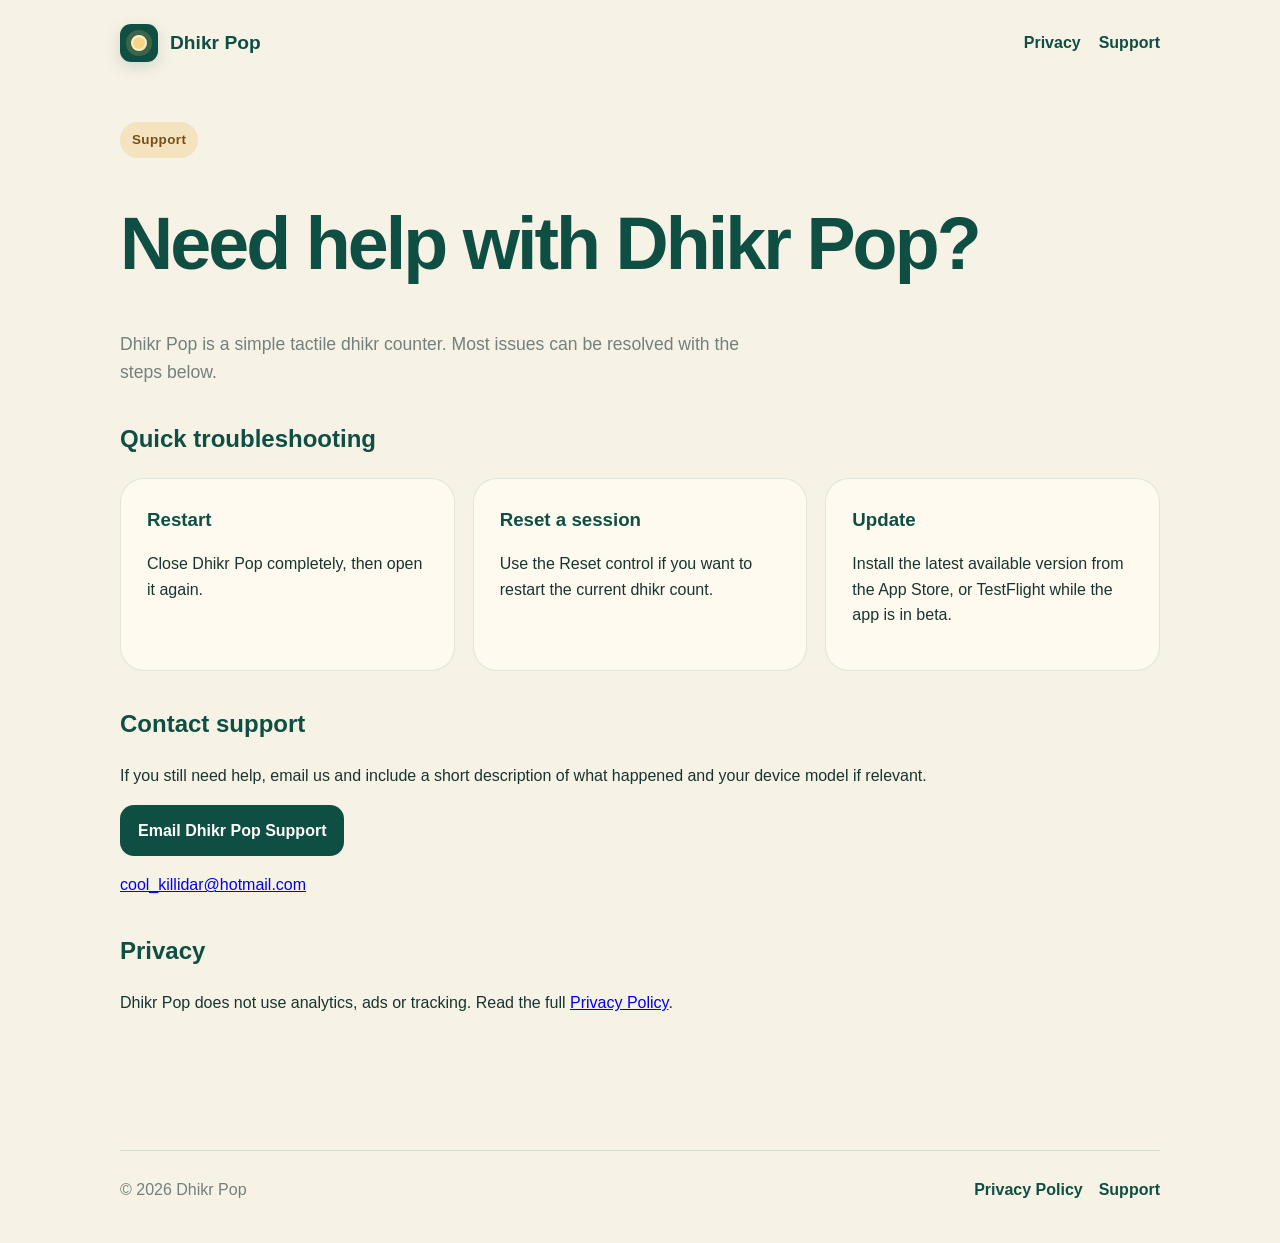
==== support.html @ 39bdf2b9 "Add Dhikr Pop support page" ====
<!doctype html><html lang="en"><head><meta charset="utf-8"><meta name="viewport" content="width=device-width,initial-scale=1"><meta name="theme-color" content="#0f4f43"><title>Support — Dhikr Pop</title><link rel="stylesheet" href="styles.css"></head><body><div class="wrap"><nav class="nav"><a class="brand" href="index.html"><span class="mini-icon"><span></span></span>Dhikr Pop</a><div class="navlinks"><a href="privacy.html">Privacy</a><a href="support.html">Support</a></div></nav><main class="page"><span class="eyebrow">Support</span><h1>Need help with Dhikr Pop?</h1><p class="sub">Dhikr Pop is a simple tactile dhikr counter. Most issues can be resolved with the steps below.</p><h2>Quick troubleshooting</h2><div class="cards"><div class="card"><h3>Restart</h3><p>Close Dhikr Pop completely, then open it again.</p></div><div class="card"><h3>Reset a session</h3><p>Use the Reset control if you want to restart the current dhikr count.</p></div><div class="card"><h3>Update</h3><p>Install the latest available version from the App Store, or TestFlight while the app is in beta.</p></div></div><h2>Contact support</h2><p>If you still need help, email us and include a short description of what happened and your device model if relevant.</p><p><a class="button" href="mailto:cool_killidar@hotmail.com?subject=Dhikr%20Pop%20Support">Email Dhikr Pop Support</a></p><p><a href="mailto:cool_killidar@hotmail.com">cool_killidar@hotmail.com</a></p><h2>Privacy</h2><p>Dhikr Pop does not use analytics, ads or tracking. Read the full <a href="privacy.html">Privacy Policy</a>.</p></main><footer class="footer"><span>© 2026 Dhikr Pop</span><div class="footer-links"><a href="privacy.html">Privacy Policy</a><a href="support.html">Support</a></div></footer></div></body></html>
---- styles.css ----
:root{--cream:#f7f2e6;--green:#0f4f43;--green2:#174f45;--gold:#edbd64;--gold2:#f8d487;--ink:#17352f;--muted:#73807b;--card:#fffaf0;--line:rgba(15,79,67,.12)}*{box-sizing:border-box}html{scroll-behavior:smooth}body{margin:0;font-family:Inter,-apple-system,BlinkMacSystemFont,"Segoe UI",Roboto,Helvetica,Arial,sans-serif;background:var(--cream);color:var(--ink);line-height:1.6}.wrap{width:min(1040px,calc(100% - 36px));margin:0 auto}.nav{display:flex;justify-content:space-between;align-items:center;padding:24px 0}.brand{display:flex;gap:12px;align-items:center;text-decoration:none;color:var(--green);font-weight:800;font-size:1.2rem}.mini-icon{width:38px;height:38px;border-radius:11px;background:var(--green);display:grid;place-items:center;box-shadow:0 5px 16px rgba(15,79,67,.16)}.mini-icon span{width:16px;height:16px;border-radius:50%;background:var(--gold2);border:2px solid #fff0c8;box-shadow:0 0 0 5px rgba(237,189,100,.2)}.navlinks{display:flex;gap:18px}.navlinks a,.footer a{color:var(--green);text-decoration:none;font-weight:700}.hero{padding:56px 0 34px;display:grid;grid-template-columns:1.2fr .8fr;gap:52px;align-items:center}.eyebrow{display:inline-block;background:rgba(237,189,100,.3);color:#735019;padding:7px 12px;border-radius:999px;font-weight:800;font-size:.84rem;letter-spacing:.03em}.hero h1{font-size:clamp(3rem,8vw,5.6rem);line-height:.95;margin:18px 0 14px;color:var(--green);letter-spacing:-.055em}.tagline{font-size:clamp(1.35rem,3vw,2rem);font-weight:750;margin:0 0 12px}.sub{font-size:1.1rem;color:var(--muted);max-width:620px}.icon-card{aspect-ratio:1;border-radius:34px;background:var(--green);display:grid;place-items:center;box-shadow:0 24px 70px rgba(15,79,67,.2);position:relative;overflow:hidden}.big-pop{width:44%;aspect-ratio:1;border-radius:50%;background:linear-gradient(145deg,#ffe4a7,#f2ba56);border:8px solid #d99834;box-shadow:inset 0 7px 8px rgba(255,255,255,.6),0 12px 18px rgba(0,0,0,.15)}.orbit{position:absolute;inset:12%;border-radius:50%}.orbit i{position:absolute;width:11%;aspect-ratio:1;border-radius:50%;background:var(--gold);border:3px solid #fbe3ac}.orbit i:nth-child(1){top:0;left:44%}.orbit i:nth-child(2){top:12%;right:10%}.orbit i:nth-child(3){top:44%;right:0}.orbit i:nth-child(4){bottom:12%;right:10%}.orbit i:nth-child(5){bottom:0;left:44%}.orbit i:nth-child(6){bottom:12%;left:10%}.orbit i:nth-child(7){top:44%;left:0}.orbit i:nth-child(8){top:12%;left:10%}.section{padding:42px 0}.cards{display:grid;grid-template-columns:repeat(3,1fr);gap:18px}.card{background:var(--card);padding:26px;border-radius:24px;border:1px solid var(--line)}.card h3{color:var(--green);margin:0 0 8px}.quote{margin:34px 0;padding:28px;border-radius:28px;background:var(--green);color:white;font-size:1.35rem;font-weight:750;text-align:center}.page{padding:36px 0 80px}.page h1{font-size:clamp(2.4rem,7vw,4.6rem);line-height:1;color:var(--green);letter-spacing:-.04em}.page h2{color:var(--green);margin-top:34px}.notice{background:var(--card);border:1px solid var(--line);padding:22px;border-radius:20px}.button{display:inline-block;background:var(--green);color:white;text-decoration:none;padding:13px 18px;border-radius:14px;font-weight:800}.footer{border-top:1px solid var(--line);padding:26px 0 40px;margin-top:38px;color:var(--muted);display:flex;justify-content:space-between;gap:16px;flex-wrap:wrap}.footer-links{display:flex;gap:16px}@media(max-width:760px){.nav{align-items:flex-start}.navlinks{gap:12px;font-size:.9rem}.hero{grid-template-columns:1fr;padding-top:30px}.icon-card{width:min(76vw,330px);margin:auto}.cards{grid-template-columns:1fr}.hero h1{font-size:4rem}}
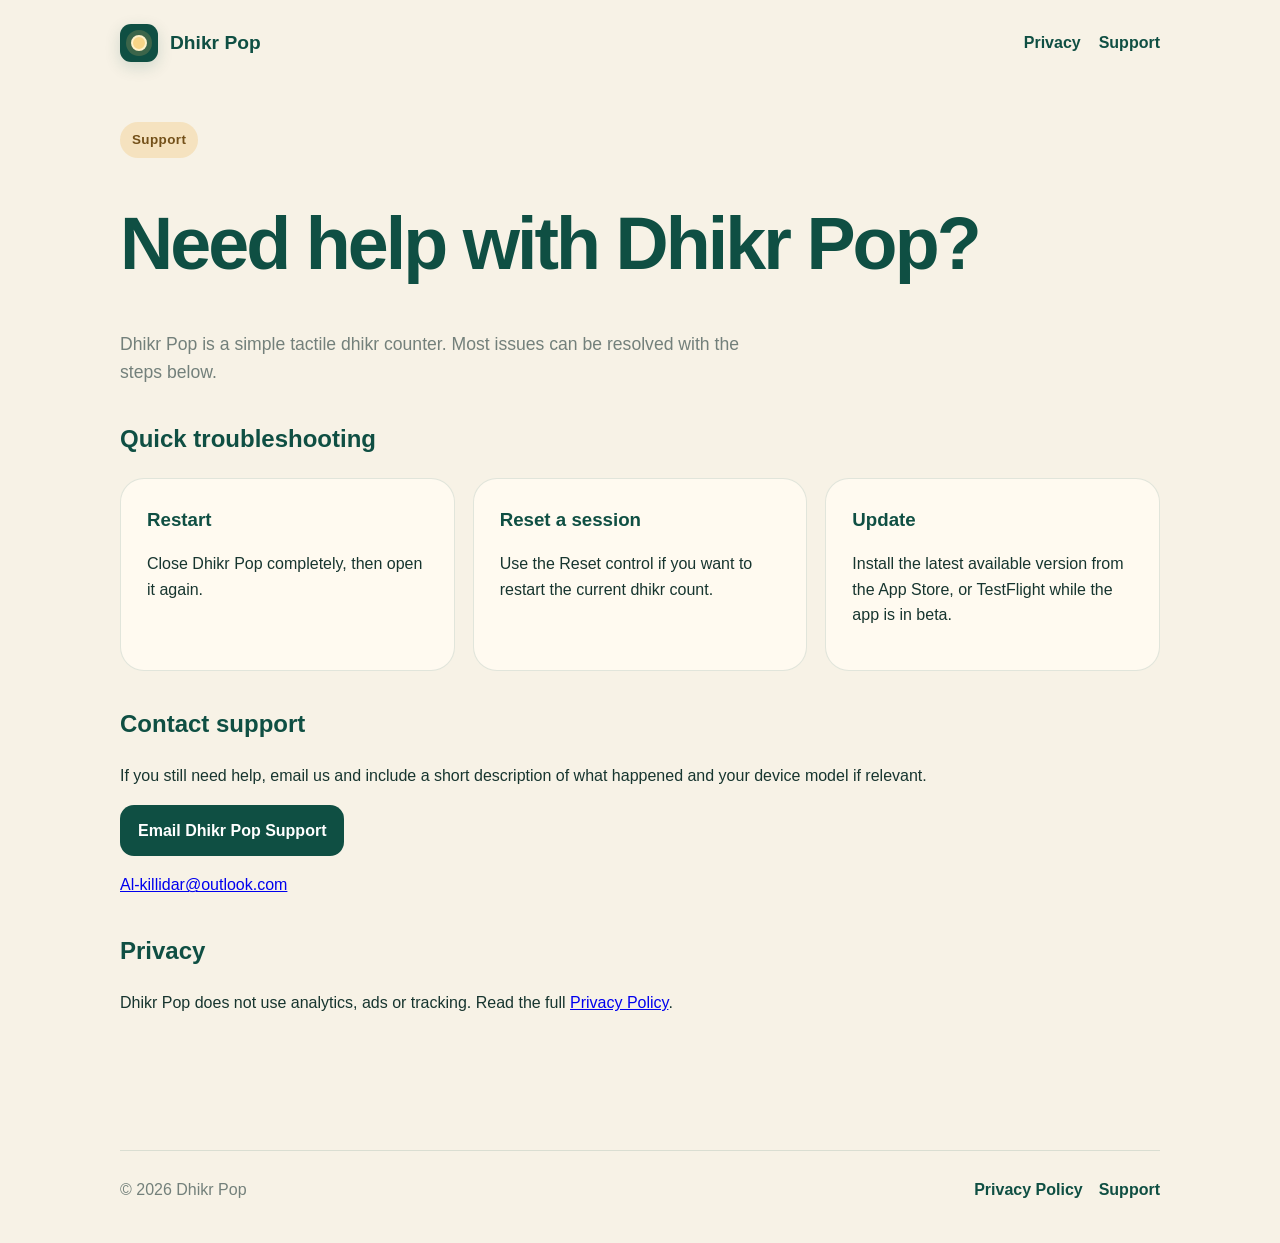
==== commit 05d883b7: "Update public support email" ====
--- a/support.html
+++ b/support.html
@@ -1 +1 @@
-<!doctype html><html lang="en"><head><meta charset="utf-8"><meta name="viewport" content="width=device-width,initial-scale=1"><meta name="theme-color" content="#0f4f43"><title>Support — Dhikr Pop</title><link rel="stylesheet" href="styles.css"></head><body><div class="wrap"><nav class="nav"><a class="brand" href="index.html"><span class="mini-icon"><span></span></span>Dhikr Pop</a><div class="navlinks"><a href="privacy.html">Privacy</a><a href="support.html">Support</a></div></nav><main class="page"><span class="eyebrow">Support</span><h1>Need help with Dhikr Pop?</h1><p class="sub">Dhikr Pop is a simple tactile dhikr counter. Most issues can be resolved with the steps below.</p><h2>Quick troubleshooting</h2><div class="cards"><div class="card"><h3>Restart</h3><p>Close Dhikr Pop completely, then open it again.</p></div><div class="card"><h3>Reset a session</h3><p>Use the Reset control if you want to restart the current dhikr count.</p></div><div class="card"><h3>Update</h3><p>Install the latest available version from the App Store, or TestFlight while the app is in beta.</p></div></div><h2>Contact support</h2><p>If you still need help, email us and include a short description of what happened and your device model if relevant.</p><p><a class="button" href="mailto:cool_killidar@hotmail.com?subject=Dhikr%20Pop%20Support">Email Dhikr Pop Support</a></p><p><a href="mailto:cool_killidar@hotmail.com">cool_killidar@hotmail.com</a></p><h2>Privacy</h2><p>Dhikr Pop does not use analytics, ads or tracking. Read the full <a href="privacy.html">Privacy Policy</a>.</p></main><footer class="footer"><span>© 2026 Dhikr Pop</span><div class="footer-links"><a href="privacy.html">Privacy Policy</a><a href="support.html">Support</a></div></footer></div></body></html>+<!doctype html><html lang="en"><head><meta charset="utf-8"><meta name="viewport" content="width=device-width,initial-scale=1"><meta name="theme-color" content="#0f4f43"><title>Support — Dhikr Pop</title><link rel="stylesheet" href="styles.css"></head><body><div class="wrap"><nav class="nav"><a class="brand" href="index.html"><span class="mini-icon"><span></span></span>Dhikr Pop</a><div class="navlinks"><a href="privacy.html">Privacy</a><a href="support.html">Support</a></div></nav><main class="page"><span class="eyebrow">Support</span><h1>Need help with Dhikr Pop?</h1><p class="sub">Dhikr Pop is a simple tactile dhikr counter. Most issues can be resolved with the steps below.</p><h2>Quick troubleshooting</h2><div class="cards"><div class="card"><h3>Restart</h3><p>Close Dhikr Pop completely, then open it again.</p></div><div class="card"><h3>Reset a session</h3><p>Use the Reset control if you want to restart the current dhikr count.</p></div><div class="card"><h3>Update</h3><p>Install the latest available version from the App Store, or TestFlight while the app is in beta.</p></div></div><h2>Contact support</h2><p>If you still need help, email us and include a short description of what happened and your device model if relevant.</p><p><a class="button" href="mailto:Al-killidar@outlook.com?subject=Dhikr%20Pop%20Support">Email Dhikr Pop Support</a></p><p><a href="mailto:Al-killidar@outlook.com">Al-killidar@outlook.com</a></p><h2>Privacy</h2><p>Dhikr Pop does not use analytics, ads or tracking. Read the full <a href="privacy.html">Privacy Policy</a>.</p></main><footer class="footer"><span>© 2026 Dhikr Pop</span><div class="footer-links"><a href="privacy.html">Privacy Policy</a><a href="support.html">Support</a></div></footer></div></body></html>
